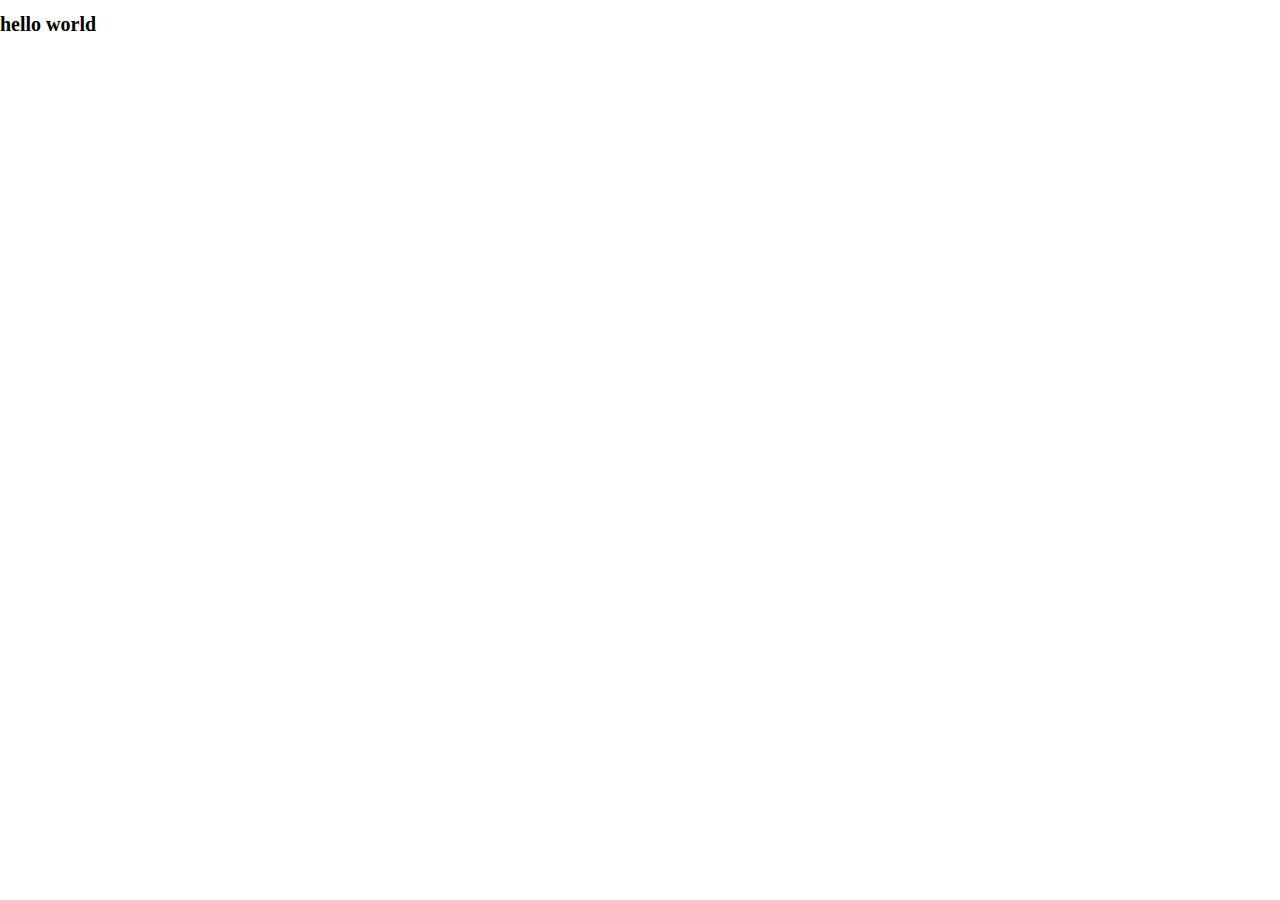
==== index.html @ b1a6a1d2 "Initial commit" ====
<!DOCTYPE html>
<html lang="en">
  <head>
    <meta charset="UTF-8" />
    <meta name="viewport" content="width=device-width, initial-scale=1.0" />
    <title>Website name</title>
    <link rel="stylesheet" href="./css/style.min.css" />
  </head>
  <body>
    <!-- Header -->
    <header class="header">
      <h1>hello world</h1>
    </header>
    <!-- Main -->
    <main class="main"></main>

    <!-- Footer -->
    <fooer class="footer"> </fooer>
  </body>
</html>
---- css/style.min.css ----
html{line-height:1.15;-webkit-text-size-adjust:100%}body{margin:0}main{display:block}h1{font-size:2em;margin:.67em 0}hr{-webkit-box-sizing:content-box;box-sizing:content-box;height:0;overflow:visible}pre{font-family:monospace,monospace;font-size:1em}a{background-color:rgba(0,0,0,0)}abbr[title]{border-bottom:none;text-decoration:underline;-webkit-text-decoration:underline dotted;text-decoration:underline dotted}b,strong{font-weight:bolder}code,kbd,samp{font-family:monospace,monospace;font-size:1em}small{font-size:80%}sub,sup{font-size:75%;line-height:0;position:relative;vertical-align:baseline}sub{bottom:-0.25em}sup{top:-0.5em}img{border-style:none}button,input,optgroup,select,textarea{font-family:inherit;font-size:100%;line-height:1.15;margin:0}button,input{overflow:visible}button,select{text-transform:none}button,[type=button],[type=reset],[type=submit]{-webkit-appearance:button}button::-moz-focus-inner,[type=button]::-moz-focus-inner,[type=reset]::-moz-focus-inner,[type=submit]::-moz-focus-inner{border-style:none;padding:0}button:-moz-focusring,[type=button]:-moz-focusring,[type=reset]:-moz-focusring,[type=submit]:-moz-focusring{outline:1px dotted ButtonText}fieldset{padding:.35em .75em .625em}legend{-webkit-box-sizing:border-box;box-sizing:border-box;color:inherit;display:table;max-width:100%;padding:0;white-space:normal}progress{vertical-align:baseline}textarea{overflow:auto}[type=checkbox],[type=radio]{-webkit-box-sizing:border-box;box-sizing:border-box;padding:0}[type=number]::-webkit-inner-spin-button,[type=number]::-webkit-outer-spin-button{height:auto}[type=search]{-webkit-appearance:textfield;outline-offset:-2px}[type=search]::-webkit-search-decoration{-webkit-appearance:none}::-webkit-file-upload-button{-webkit-appearance:button;font:inherit}details{display:block}summary{display:list-item}template{display:none}[hidden]{display:none}*::after,*::before{margin:0;padding:0;-webkit-box-sizing:border-box;box-sizing:border-box}html{height:100%;font-size:62.5%;scroll-behavior:smooth}ul,ol{list-style:none}a{display:inline-block;text-decoration:none}img{-o-object-fit:cover;object-fit:cover;display:-webkit-box;display:-ms-flexbox;display:flex}body{display:-webkit-box;display:-ms-flexbox;display:flex;-webkit-box-orient:vertical;-webkit-box-direction:normal;-ms-flex-direction:column;flex-direction:column;height:100%}main{-webkit-box-flex:1;-ms-flex-positive:1;flex-grow:1}h1{color:0}/*# sourceMappingURL=style.min.css.map */
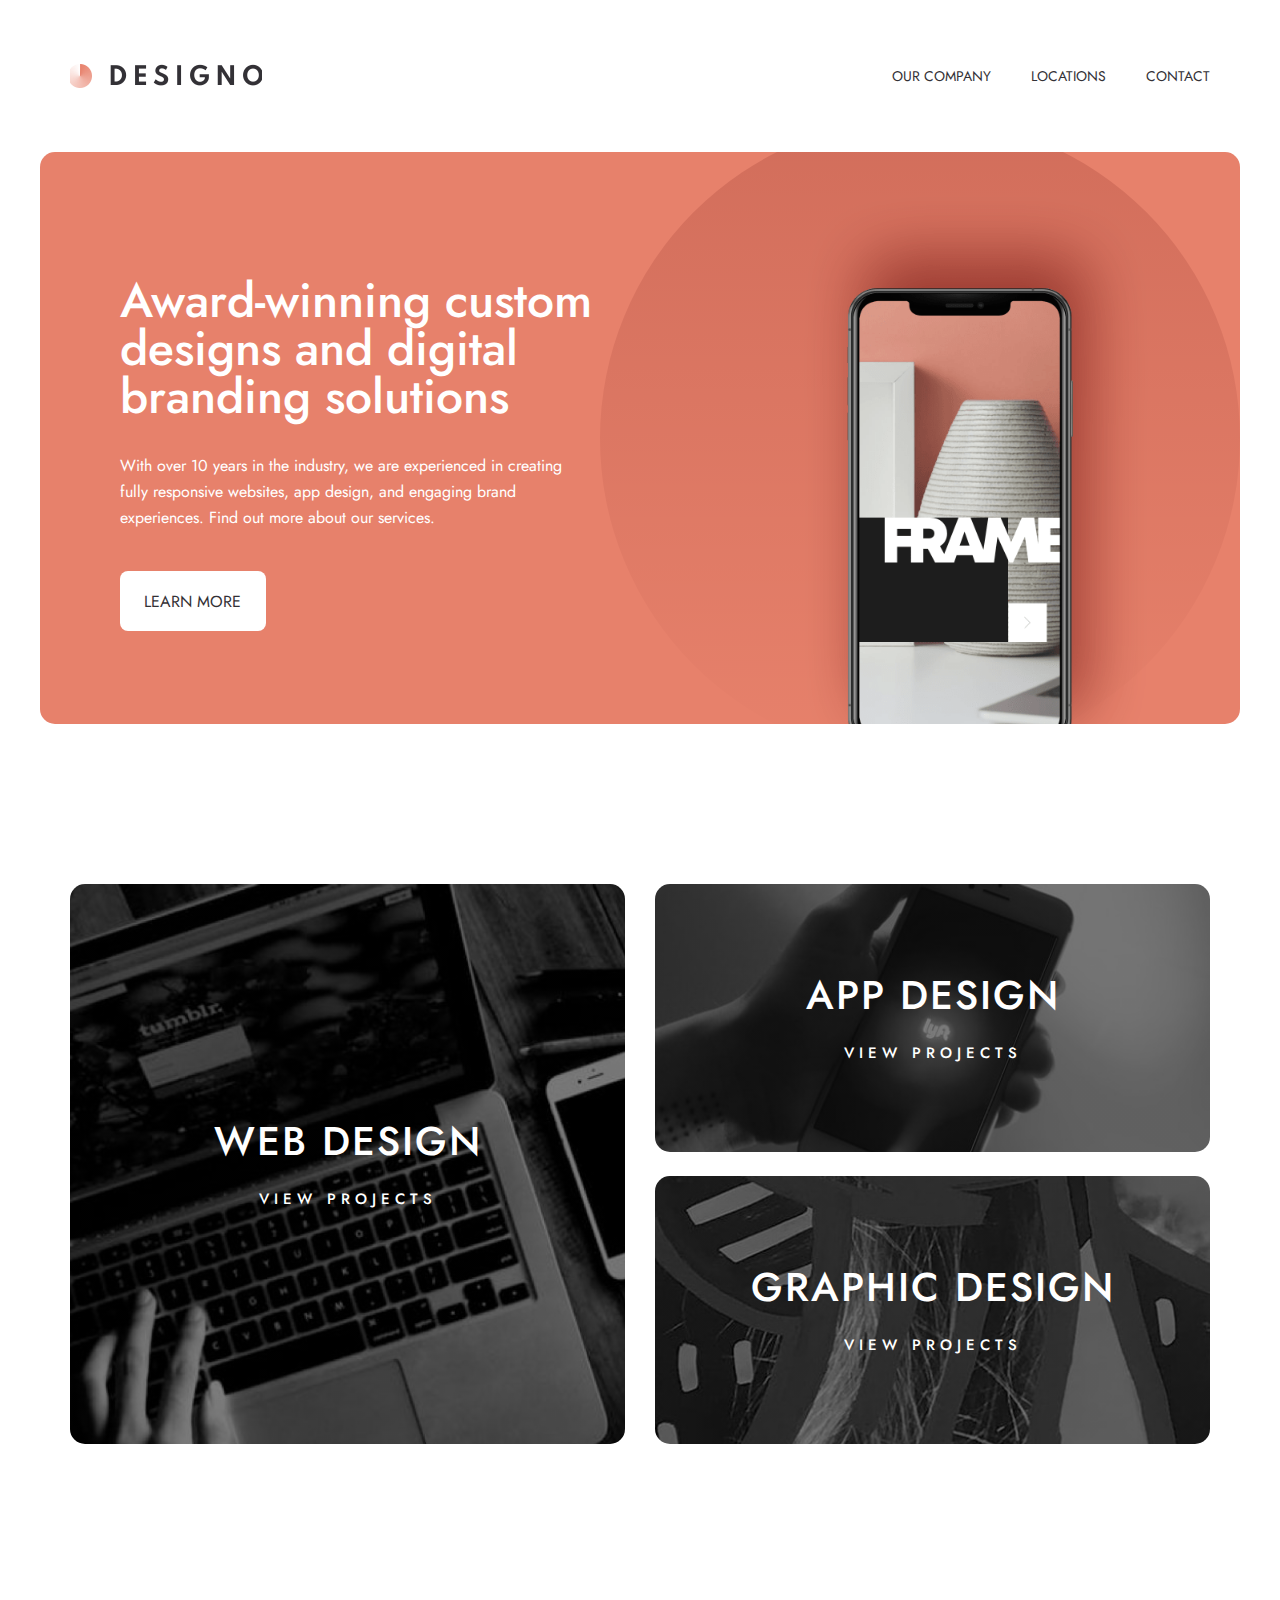
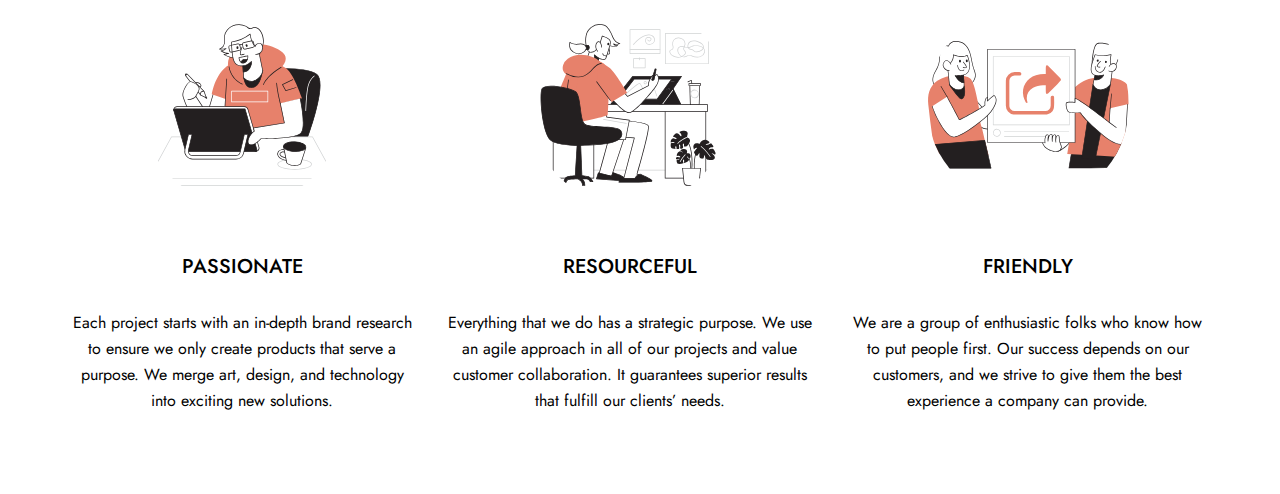
==== commit 67c5927c: "Remove placeholder markdown files and add various SVG icons and background patterns" ====
--- a/index.html
+++ b/index.html
@@ -9,10 +9,117 @@
   <body>
     <!-- Header -->
     <header class="header">
-      <h1>hello world</h1>
+      <div class="header__container container">
+        <a href="./index.html">
+          <img
+            class="header__img"
+            src="./images/logo.png"
+            alt="image of site logo"
+          />
+        </a>
+        <nav class="header__nav">
+          <ul class="header__list">
+            <li class="header__item">
+              <a class="header__link" href="">OUR COMPANY</a>
+            </li>
+            <li class="header__item">
+              <a class="header__link" href="">LOCATIONS</a>
+            </li>
+            <li class="header__item">
+              <a class="header__link" href="">CONTACT</a>
+            </li>
+          </ul>
+          <img
+            class="header__bar__img"
+            src="./images/burger-bar.svg"
+            alt="image of burger bar"
+          />
+        </nav>
+      </div>
     </header>
     <!-- Main -->
-    <main class="main"></main>
+    <main class="main">
+      <!-- Hero -->
+      <section class="hero">
+        <div class="hero__container container">
+          <div class="hero__content">
+            <h1 class="hero__title">
+              Award-winning custom designs and digital branding solutions
+            </h1>
+            <p class="hero__text">
+              With over 10 years in the industry, we are experienced in creating
+              fully responsive websites, app design, and engaging brand
+              experiences. Find out more about our services.
+            </p>
+            <a href="" class="hero__btn light-btn">Learn more</a>
+          </div>
+          <img
+            class="hero__img"
+            src="./images/home/desktop/image-hero-phone.png"
+            alt="image of phone"
+          />
+        </div>
+      </section>
+      <!-- Web Projects  -->
+      <section class="projects">
+        <div class="projects__container container">
+          <a class="projects__item" href="#">
+            <h2 class="projects__title">WEB DESIGN</h2>
+            <p class="projects__text">VIEW PROJECTS</p>
+          </a>
+          <a class="projects__item" href="#">
+            <h2 class="projects__title">APP DESIGN</h2>
+            <p class="projects__text">VIEW PROJECTS</p>
+          </a>
+          <a class="projects__item" href="#">
+            <h2 class="projects__title">GRAPHIC DESIGN</h2>
+            <p class="projects__text">VIEW PROJECTS</p>
+          </a>
+        </div>
+      </section>
+      <!-- Work info section -->
+      <section class="work__info">
+        <div class="work__info__container container">
+          <div class="work__info__box">
+            <img
+              class="work__info__img"
+              src="./images/home/desktop/illustration-passionate.svg"
+              alt="image of person working with tablet"
+            />
+            <h3 class="work__info__title">PASSIONATE</h3>
+            <p class="work__info__text">
+              Each project starts with an in-depth brand research to ensure we
+              only create products that serve a purpose. We merge art, design,
+              and technology into exciting new solutions.
+            </p>
+          </div>
+          <!-- Second -->
+          <div class="work__info__box">
+            <img
+              class="work__info__img"
+              src="./images/home/desktop/illustration-resourceful.svg"
+              alt="image of person working with tablet"
+            />
+            <h3 class="work__info__title">RESOURCEFUL</h3>
+            <p class="work__info__text">
+              Everything that we do has a strategic purpose. We use an agile approach in all of our projects and value customer collaboration. It guarantees superior results that fulfill our clients’ needs.
+            </p>
+          </div>
+          <!-- Third -->
+          <div class="work__info__box">
+            <img
+              class="work__info__img"
+              src="./images/home/desktop/illustration-friendly.svg"
+              alt="two men catching a board"
+            />
+            <h3 class="work__info__title">FRIENDLY</h3>
+            <p class="work__info__text">
+              We are a group of enthusiastic folks who know how to put people first. Our success depends on our customers, and we strive to give them the best experience a company can provide.
+            </p>
+          </div>
+        </div>
+      </section>
+    </main>
 
     <!-- Footer -->
     <fooer class="footer"> </fooer>
--- a/css/style.min.css
+++ b/css/style.min.css
@@ -1 +1 @@
-html{line-height:1.15;-webkit-text-size-adjust:100%}body{margin:0}main{display:block}h1{font-size:2em;margin:.67em 0}hr{-webkit-box-sizing:content-box;box-sizing:content-box;height:0;overflow:visible}pre{font-family:monospace,monospace;font-size:1em}a{background-color:rgba(0,0,0,0)}abbr[title]{border-bottom:none;text-decoration:underline;-webkit-text-decoration:underline dotted;text-decoration:underline dotted}b,strong{font-weight:bolder}code,kbd,samp{font-family:monospace,monospace;font-size:1em}small{font-size:80%}sub,sup{font-size:75%;line-height:0;position:relative;vertical-align:baseline}sub{bottom:-0.25em}sup{top:-0.5em}img{border-style:none}button,input,optgroup,select,textarea{font-family:inherit;font-size:100%;line-height:1.15;margin:0}button,input{overflow:visible}button,select{text-transform:none}button,[type=button],[type=reset],[type=submit]{-webkit-appearance:button}button::-moz-focus-inner,[type=button]::-moz-focus-inner,[type=reset]::-moz-focus-inner,[type=submit]::-moz-focus-inner{border-style:none;padding:0}button:-moz-focusring,[type=button]:-moz-focusring,[type=reset]:-moz-focusring,[type=submit]:-moz-focusring{outline:1px dotted ButtonText}fieldset{padding:.35em .75em .625em}legend{-webkit-box-sizing:border-box;box-sizing:border-box;color:inherit;display:table;max-width:100%;padding:0;white-space:normal}progress{vertical-align:baseline}textarea{overflow:auto}[type=checkbox],[type=radio]{-webkit-box-sizing:border-box;box-sizing:border-box;padding:0}[type=number]::-webkit-inner-spin-button,[type=number]::-webkit-outer-spin-button{height:auto}[type=search]{-webkit-appearance:textfield;outline-offset:-2px}[type=search]::-webkit-search-decoration{-webkit-appearance:none}::-webkit-file-upload-button{-webkit-appearance:button;font:inherit}details{display:block}summary{display:list-item}template{display:none}[hidden]{display:none}*::after,*::before{margin:0;padding:0;-webkit-box-sizing:border-box;box-sizing:border-box}html{height:100%;font-size:62.5%;scroll-behavior:smooth}ul,ol{list-style:none}a{display:inline-block;text-decoration:none}img{-o-object-fit:cover;object-fit:cover;display:-webkit-box;display:-ms-flexbox;display:flex}body{display:-webkit-box;display:-ms-flexbox;display:flex;-webkit-box-orient:vertical;-webkit-box-direction:normal;-ms-flex-direction:column;flex-direction:column;height:100%}main{-webkit-box-flex:1;-ms-flex-positive:1;flex-grow:1}h1{color:0}/*# sourceMappingURL=style.min.css.map */+html{line-height:1.15;-webkit-text-size-adjust:100%}body{margin:0}main{display:block}h1{font-size:2em;margin:.67em 0}hr{-webkit-box-sizing:content-box;box-sizing:content-box;height:0;overflow:visible}pre{font-family:monospace,monospace;font-size:1em}a{background-color:rgba(0,0,0,0)}abbr[title]{border-bottom:none;text-decoration:underline;-webkit-text-decoration:underline dotted;text-decoration:underline dotted}b,strong{font-weight:bolder}code,kbd,samp{font-family:monospace,monospace;font-size:1em}small{font-size:80%}sub,sup{font-size:75%;line-height:0;position:relative;vertical-align:baseline}sub{bottom:-0.25em}sup{top:-0.5em}img{border-style:none}button,input,optgroup,select,textarea{font-family:inherit;font-size:100%;line-height:1.15;margin:0}button,input{overflow:visible}button,select{text-transform:none}button,[type=button],[type=reset],[type=submit]{-webkit-appearance:button}button::-moz-focus-inner,[type=button]::-moz-focus-inner,[type=reset]::-moz-focus-inner,[type=submit]::-moz-focus-inner{border-style:none;padding:0}button:-moz-focusring,[type=button]:-moz-focusring,[type=reset]:-moz-focusring,[type=submit]:-moz-focusring{outline:1px dotted ButtonText}fieldset{padding:.35em .75em .625em}legend{-webkit-box-sizing:border-box;box-sizing:border-box;color:inherit;display:table;max-width:100%;padding:0;white-space:normal}progress{vertical-align:baseline}textarea{overflow:auto}[type=checkbox],[type=radio]{-webkit-box-sizing:border-box;box-sizing:border-box;padding:0}[type=number]::-webkit-inner-spin-button,[type=number]::-webkit-outer-spin-button{height:auto}[type=search]{-webkit-appearance:textfield;outline-offset:-2px}[type=search]::-webkit-search-decoration{-webkit-appearance:none}::-webkit-file-upload-button{-webkit-appearance:button;font:inherit}details{display:block}summary{display:list-item}template{display:none}[hidden]{display:none}*{margin:0;padding:0;-webkit-box-sizing:border-box;box-sizing:border-box}*::after,*::before{margin:0;padding:0;-webkit-box-sizing:border-box;box-sizing:border-box}*:focus{outline:2px dotted red;outline-offset:4px}html{height:100%;font-size:62.5%;scroll-behavior:smooth}ul,ol{list-style:none}a{display:inline-block;text-decoration:none}img{-o-object-fit:cover;object-fit:cover;display:-webkit-box;display:-ms-flexbox;display:flex}body{display:-webkit-box;display:-ms-flexbox;display:flex;-webkit-box-orient:vertical;-webkit-box-direction:normal;-ms-flex-direction:column;flex-direction:column;height:100%;font-family:"Jost";font-weight:400;font-size:1.6rem;line-height:1.625}main{-webkit-box-flex:1;-ms-flex-positive:1;flex-grow:1}.container{width:100%;max-width:1200px;margin-left:auto;margin-right:auto;padding-left:30px;padding-right:30px}.dark-btn{display:inline-block;padding:1.8rem 2.5rem 1.6rem 2.4rem;background-color:#e7816b;color:#fff;text-transform:uppercase;border-radius:.8rem;font-weight:500;font-size:1.5rem;line-height:1.4;letter-spacing:1px}.dark-btn:hover{background:#ffad9b}.light-btn{display:inline-block;padding:1.8rem 2.5rem 1.6rem 2.4rem;background-color:#fff;color:#333136;text-transform:uppercase;border-radius:.8rem}.light-btn:hover{background:#ffad9b;color:#fff}@font-face{font-display:swap;font-family:"Jost";font-style:normal;font-weight:400;src:url("../fonts/jost-v18-latin-regular.woff2") format("woff2")}@font-face{font-display:swap;font-family:"Jost";font-style:italic;font-weight:400;src:url("../fonts/jost-v18-latin-italic.woff2") format("woff2")}@font-face{font-display:swap;font-family:"Jost";font-style:normal;font-weight:500;src:url("../fonts/jost-v18-latin-500.woff2") format("woff2")}@font-face{font-display:swap;font-family:"Jost";font-style:normal;font-weight:700;src:url("../fonts/jost-v18-latin-700.woff2") format("woff2")}@font-face{font-display:swap;font-family:"League Spartan";font-style:normal;font-weight:700;src:url("../fonts/league-spartan-v11-latin-700.woff2") format("woff2")}@font-face{font-display:swap;font-family:"Manrope";font-style:normal;font-weight:400;src:url("../fonts/manrope-v15-latin-regular.woff2") format("woff2")}@font-face{font-display:swap;font-family:"Manrope";font-style:normal;font-weight:600;src:url("../fonts/manrope-v15-latin-600.woff2") format("woff2")}.header{padding-top:6.4rem;padding-bottom:6.4rem}.header__container{display:-webkit-box;display:-ms-flexbox;display:flex;-webkit-box-align:center;-ms-flex-align:center;align-items:center;-webkit-box-pack:justify;-ms-flex-pack:justify;justify-content:space-between}.header__img{width:19.2rem;height:2.4rem}.header__nav{display:-webkit-box;display:-ms-flexbox;display:flex}.header__list{display:-webkit-box;display:-ms-flexbox;display:flex;-webkit-box-align:center;-ms-flex-align:center;align-items:center;gap:4rem}.header__item{font-weight:400;font-size:1.4rem;line-height:1}.header__link{color:#333136;text-transform:uppercase}.header__link:hover{color:#e7816b}.header__link:active{text-decoration:underline}.header__bar__img{display:none}@media screen and (max-width: 585px){.header__list{gap:1.5rem}}@media screen and (max-width: 530px){.header__bar__img{display:-webkit-box;display:-ms-flexbox;display:flex}.header__list{display:none}}.hero{margin-bottom:8rem}.hero__container{display:-webkit-box;display:-ms-flexbox;display:flex;-webkit-box-align:center;-ms-flex-align:center;align-items:center;-webkit-box-pack:justify;-ms-flex-pack:justify;justify-content:space-between;padding-top:8;padding-left:8rem;border-radius:1.5rem;background-image:url(../images/home/desktop/bg-pattern-hero-home.svg);background-color:#e7816b;background-repeat:no-repeat;background-position:center right;overflow:hidden}.hero__content{color:#fff}.hero__title{max-width:54rem;width:100%;font-weight:500;font-size:4.8rem;line-height:1}.hero__text{width:44.5rem;font-weight:400;font-size:1.6rem;line-height:1.625;margin-bottom:4rem}.hero__img{width:500px;-o-object-fit:cover;object-fit:cover;margin-bottom:-16rem}@media screen and (max-width: 910px){.hero__container{-webkit-box-orient:vertical;-webkit-box-direction:normal;-ms-flex-direction:column;flex-direction:column;padding-top:5rem;padding-left:5rem;padding-right:5rem;border-radius:1.5rem;background-position:center right -8rem}.hero__content{display:-webkit-box;display:-ms-flexbox;display:flex;-webkit-box-orient:vertical;-webkit-box-direction:normal;-ms-flex-direction:column;flex-direction:column;-webkit-box-align:center;-ms-flex-align:center;align-items:center;margin-bottom:-6rem}.hero__title{text-align:center}.hero__text{text-align:center;margin-bottom:2rem}.hero__img{margin-bottom:-30rem}}@media screen and (max-width: 490px){.hero__container{-webkit-box-orient:vertical;-webkit-box-direction:normal;-ms-flex-direction:column;flex-direction:column;padding-left:5rem;padding-right:5rem;border-radius:1.5rem;background-position:left center}.hero__title{width:32.7rem;font-size:3.2rem;line-height:1.125;margin-bottom:1.4rem}.hero__text{max-width:32.7rem;width:100%;font-size:1.5rem;line-height:1.4;margin-bottom:2.4rem}}.projects{padding-top:8rem}.projects__container{height:64rem;display:grid;grid-template-columns:repeat(2, 1fr);grid-template-rows:repeat(2, 1fr);grid-template-areas:"webd appd" "webd graphicd";-webkit-column-gap:3rem;-moz-column-gap:3rem;column-gap:3rem;row-gap:2.4rem;padding-bottom:8rem}.projects__item{display:-webkit-box;display:-ms-flexbox;display:flex;-webkit-box-orient:vertical;-webkit-box-direction:normal;-ms-flex-direction:column;flex-direction:column;-webkit-box-align:center;-ms-flex-align:center;align-items:center;-webkit-box-pack:center;-ms-flex-pack:center;justify-content:center;border-radius:1.5rem}.projects__item:nth-child(1){grid-area:webd;background-image:-webkit-gradient(linear, left top, left bottom, from(rgba(0, 0, 0, 0.5)), to(rgba(0, 0, 0, 0.5))),url(../images/home/desktop/image-web-design-large.jpg);background-image:linear-gradient(rgba(0, 0, 0, 0.5), rgba(0, 0, 0, 0.5)),url(../images/home/desktop/image-web-design-large.jpg);background-repeat:no-repeat;background-size:cover}.projects__item:nth-child(1):hover{background-image:-webkit-gradient(linear, left top, left bottom, from(rgba(0, 0, 0, 0.4)), to(rgba(0, 0, 0, 0.4))),url(../images/home/desktop/image-web-design-large.jpg);background-image:linear-gradient(rgba(0, 0, 0, 0.4), rgba(0, 0, 0, 0.4)),url(../images/home/desktop/image-web-design-large.jpg)}.projects__item:nth-child(1):active{background-image:-webkit-gradient(linear, left top, left bottom, from(rgba(231, 129, 107, 0.5)), to(rgba(231, 129, 107, 0.5))),url(../images/home/desktop/image-web-design-large.jpg);background-image:linear-gradient(rgba(231, 129, 107, 0.5), rgba(231, 129, 107, 0.5)),url(../images/home/desktop/image-web-design-large.jpg)}.projects__item:nth-child(2){grid-area:appd;background-image:-webkit-gradient(linear, left top, left bottom, from(rgba(0, 0, 0, 0.5)), to(rgba(0, 0, 0, 0.5))),url(../images/home/desktop/image-app-design.jpg);background-image:linear-gradient(rgba(0, 0, 0, 0.5), rgba(0, 0, 0, 0.5)),url(../images/home/desktop/image-app-design.jpg);background-repeat:no-repeat;background-size:cover}.projects__item:nth-child(2):hover{background-image:-webkit-gradient(linear, left top, left bottom, from(rgba(0, 0, 0, 0.4)), to(rgba(0, 0, 0, 0.4))),url(../images/home/desktop/image-app-design.jpg);background-image:linear-gradient(rgba(0, 0, 0, 0.4), rgba(0, 0, 0, 0.4)),url(../images/home/desktop/image-app-design.jpg)}.projects__item:nth-child(2):active{background-image:-webkit-gradient(linear, left top, left bottom, from(rgba(231, 129, 107, 0.5)), to(rgba(231, 129, 107, 0.5))),url(../images/home/desktop/image-app-design.jpg);background-image:linear-gradient(rgba(231, 129, 107, 0.5), rgba(231, 129, 107, 0.5)),url(../images/home/desktop/image-app-design.jpg)}.projects__item:nth-child(3){grid-area:graphicd;background-image:-webkit-gradient(linear, left top, left bottom, from(rgba(0, 0, 0, 0.5)), to(rgba(0, 0, 0, 0.5))),url(../images/home/desktop/image-graphic-design.jpg);background-image:linear-gradient(rgba(0, 0, 0, 0.5), rgba(0, 0, 0, 0.5)),url(../images/home/desktop/image-graphic-design.jpg);background-repeat:no-repeat;background-size:cover}.projects__item:nth-child(3):hover{background-image:-webkit-gradient(linear, left top, left bottom, from(rgba(0, 0, 0, 0.4)), to(rgba(0, 0, 0, 0.4))),url(../images/home/desktop/image-graphic-design.jpg);background-image:linear-gradient(rgba(0, 0, 0, 0.4), rgba(0, 0, 0, 0.4)),url(../images/home/desktop/image-graphic-design.jpg)}.projects__item:nth-child(3):active{background-image:-webkit-gradient(linear, left top, left bottom, from(rgba(231, 129, 107, 0.5)), to(rgba(231, 129, 107, 0.5))),url(../images/home/desktop/image-graphic-design.jpg);background-image:linear-gradient(rgba(231, 129, 107, 0.5), rgba(231, 129, 107, 0.5)),url(../images/home/desktop/image-graphic-design.jpg)}.projects__title{font-weight:500;font-size:4rem;line-height:1.2;letter-spacing:2px;margin-bottom:2.4rem;color:#fff}.projects__text{font-weight:500;font-size:1.5rem;line-height:1.4;letter-spacing:5px;color:#fff}@media screen and (max-width: 850px){.projects__container{display:grid;grid-template-columns:1fr;grid-template-areas:"webd" "appd" "graphicd";-webkit-column-gap:3rem;-moz-column-gap:3rem;column-gap:3rem;row-gap:2.4rem;margin-bottom:6rem}.projects__item{padding:5.3rem 0}}@media screen and (max-width: 440px){.projects__title{font-size:2.8rem;line-height:1.2;letter-spacing:1.4px;margin-bottom:1.1rem}}.work__info{padding-top:8rem;padding-bottom:8rem}.work__info__container{display:-webkit-box;display:-ms-flexbox;display:flex;-webkit-box-align:center;-ms-flex-align:center;align-items:center;gap:3rem}.work__info__box{display:-webkit-box;display:-ms-flexbox;display:flex;-webkit-box-orient:vertical;-webkit-box-direction:normal;-ms-flex-direction:column;flex-direction:column;-webkit-box-align:center;-ms-flex-align:center;align-items:center;-webkit-box-pack:center;-ms-flex-pack:center;justify-content:center}.work__info__img{width:20.2rem;height:20.2rem;border-radius:50%;margin-bottom:4.8rem}.work__info__title{font-weight:500;font-size:2rem;line-height:1.3;margin-bottom:3rem}.work__info__text{font-weight:400;font-size:1.6rem;line-height:1.625;text-align:center}/*# sourceMappingURL=style.min.css.map */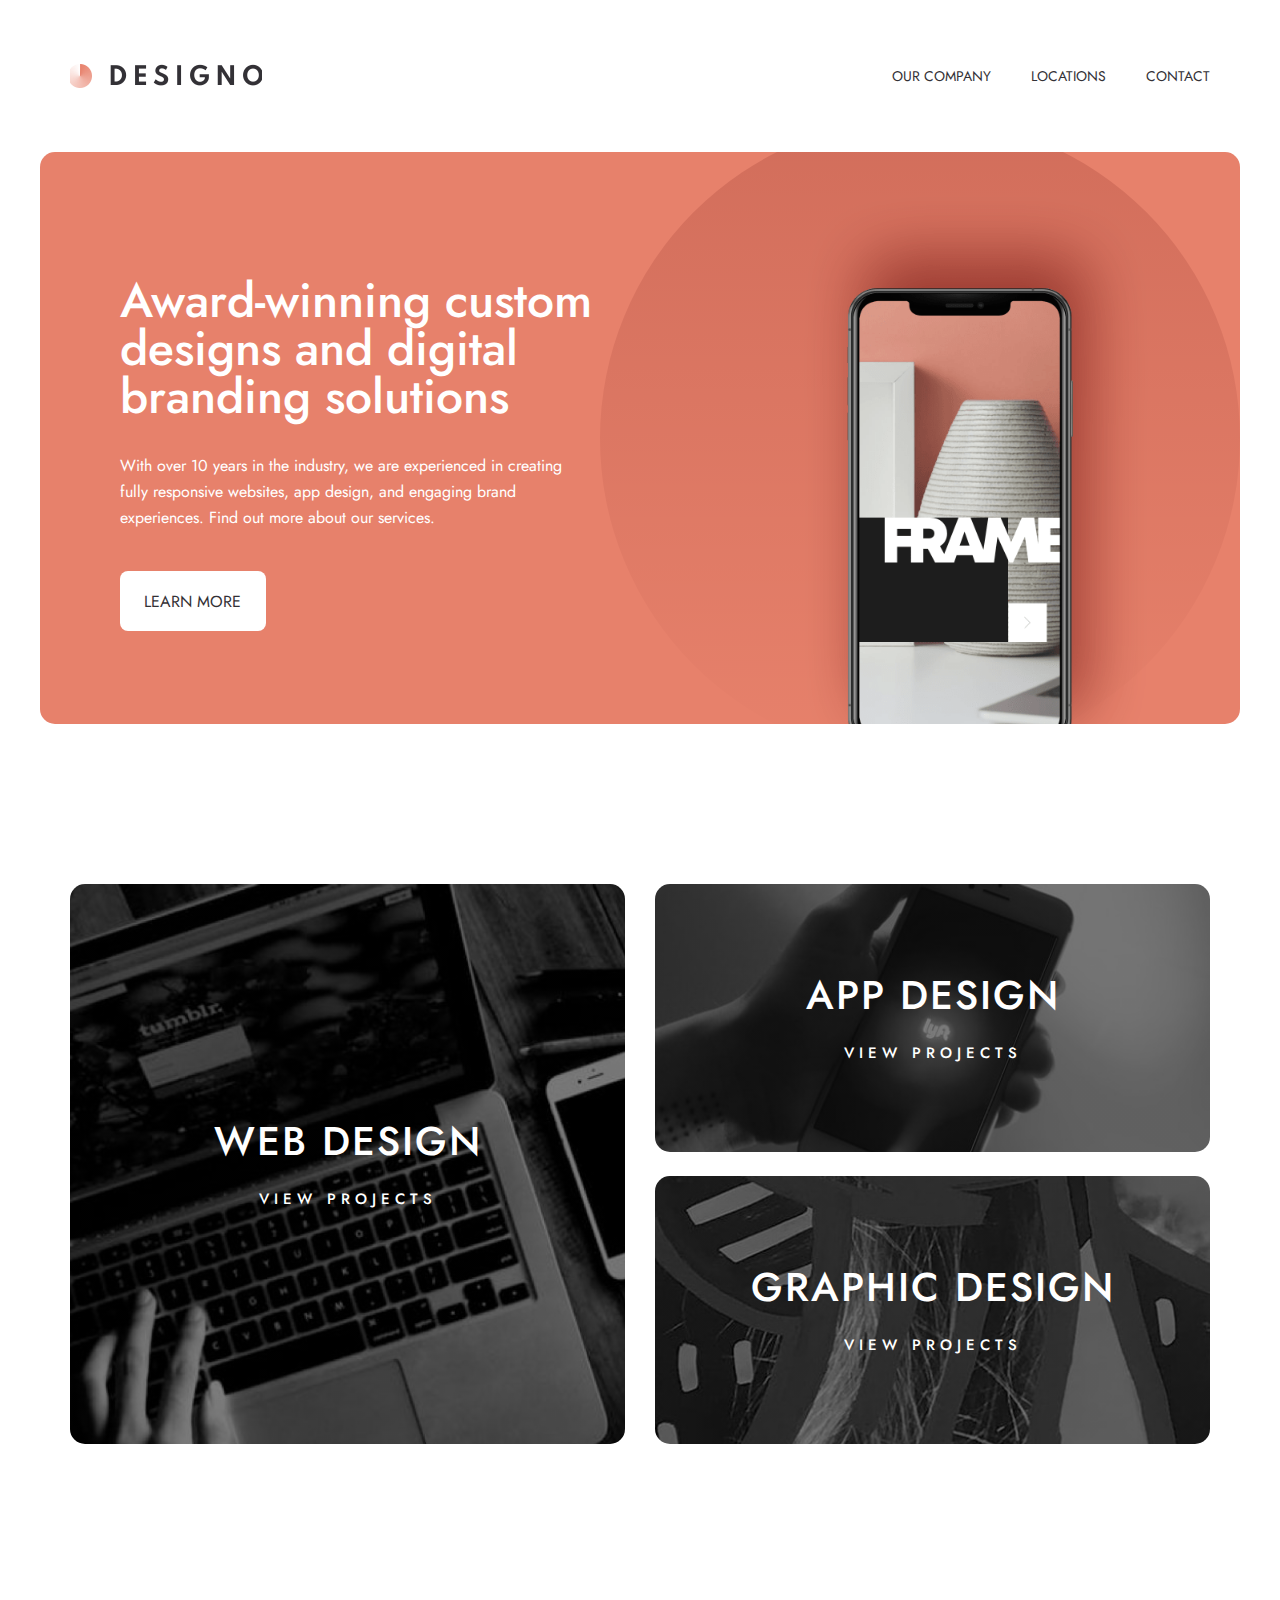
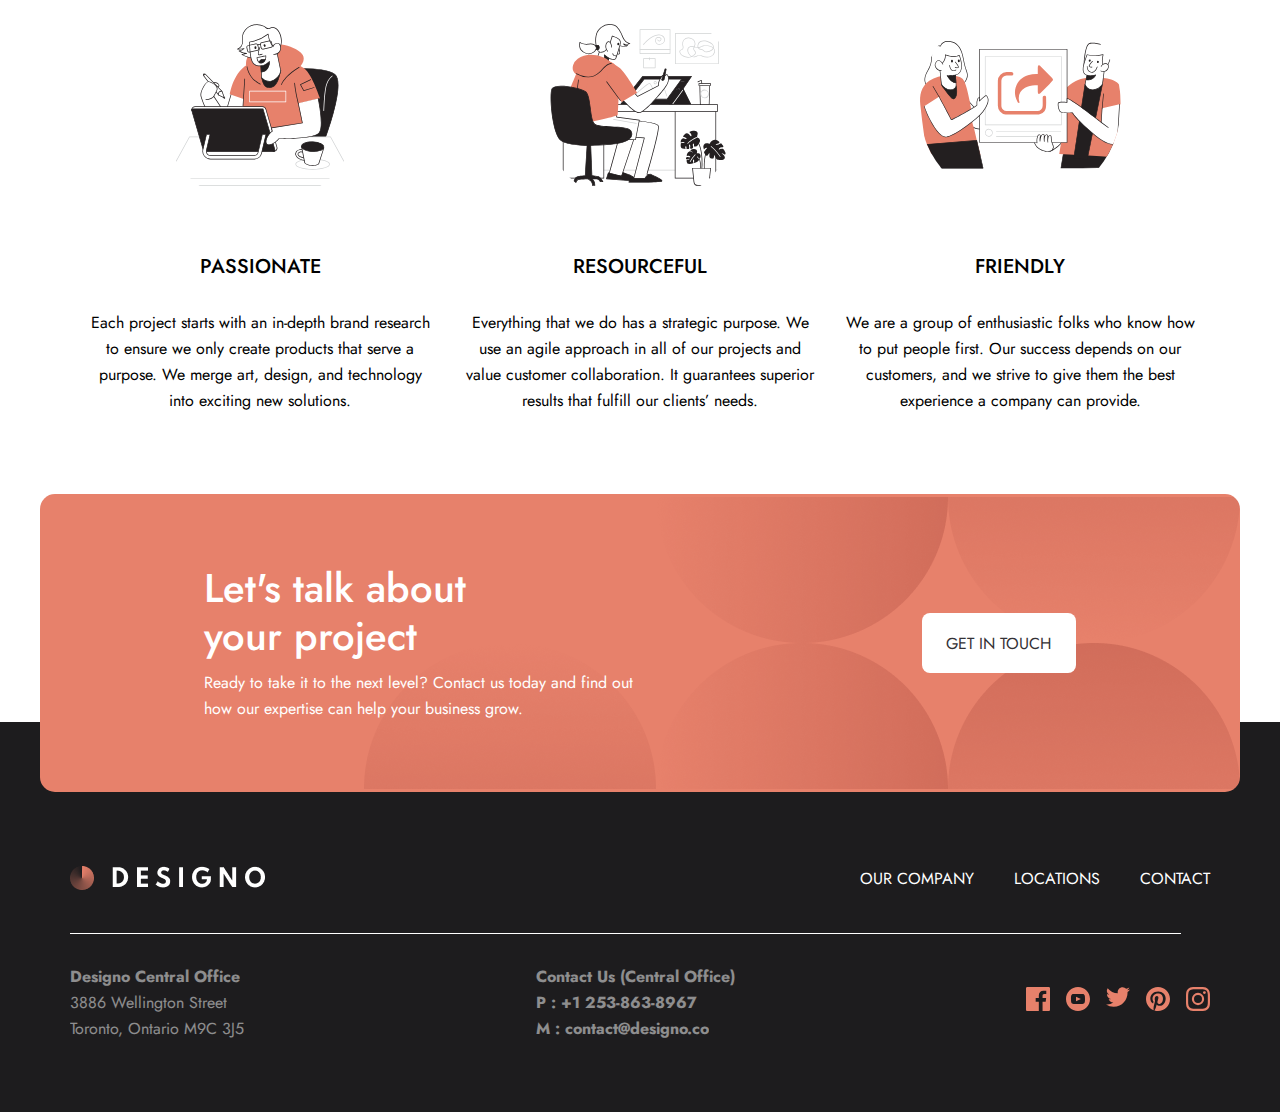
==== commit 966316ed: "Refactor project structure: replace web design page with app design page and update links" ====
--- a/index.html
+++ b/index.html
@@ -63,11 +63,11 @@
       <!-- Web Projects  -->
       <section class="projects">
         <div class="projects__container container">
-          <a class="projects__item" href="#">
+          <a class="projects__item" href="./scss/pages/webd.html">
             <h2 class="projects__title">WEB DESIGN</h2>
             <p class="projects__text">VIEW PROJECTS</p>
           </a>
-          <a class="projects__item" href="#">
+          <a class="projects__item" href="./scss/pages/appd.html">
             <h2 class="projects__title">APP DESIGN</h2>
             <p class="projects__text">VIEW PROJECTS</p>
           </a>
@@ -102,7 +102,9 @@
             />
             <h3 class="work__info__title">RESOURCEFUL</h3>
             <p class="work__info__text">
-              Everything that we do has a strategic purpose. We use an agile approach in all of our projects and value customer collaboration. It guarantees superior results that fulfill our clients’ needs.
+              Everything that we do has a strategic purpose. We use an agile
+              approach in all of our projects and value customer collaboration.
+              It guarantees superior results that fulfill our clients’ needs.
             </p>
           </div>
           <!-- Third -->
@@ -114,14 +116,171 @@
             />
             <h3 class="work__info__title">FRIENDLY</h3>
             <p class="work__info__text">
-              We are a group of enthusiastic folks who know how to put people first. Our success depends on our customers, and we strive to give them the best experience a company can provide.
-            </p>
-          </div>
+              We are a group of enthusiastic folks who know how to put people
+              first. Our success depends on our customers, and we strive to give
+              them the best experience a company can provide.
+            </p>
+          </div>
+        </div>
+      </section>
+      <!-- Footer about -->
+      <section class="footer__about">
+        <div class="footer__about__container container">
+          <div class="footer__about__content">
+            <h2 class="footer__about__title">Let's talk about your project</h2>
+            <p class="footer__about__text">
+              Ready to take it to the next level? Contact us today and find out
+              how our expertise can help your business grow.
+            </p>
+          </div>
+          <a class="footer__about__btn light-btn" href="">Get in touch</a>
         </div>
       </section>
     </main>
 
     <!-- Footer -->
-    <fooer class="footer"> </fooer>
+    <footer class="footer">
+      <div class="footer__container container">
+        <div class="footer__logo__container">
+          <a href="./index.html">
+            <img
+              class="footer__logo__img"
+              src="./images/footer__logo.png"
+              alt="image of site logo"
+          /></a>
+          <div class="footer__hr hidden__hr"></div>
+          <ul class="footer__list">
+            <li class="footer__item">
+              <a class="footer__link" href="">OUR COMPANY</a>
+            </li>
+            <li class="footer__item">
+              <a class="footer__link" href="">LOCATIONS</a>
+            </li>
+            <li class="footer__item">
+              <a class="footer__link" href="">CONTACT</a>
+            </li>
+          </ul>
+        </div>
+        <div class="footer__hr"></div>
+        <!-- Footer__social info -->
+        <div class="footer__social__info">
+          <ul class="footer__social__list">
+            <li class="fooer__social__item">
+              <a class="footer__social__link bold__link" href=""
+                >Designo Central Office</a
+              >
+            </li>
+            <li class="fooer__social__item">
+              <a class="footer__social__link" href="">3886 Wellington Street</a>
+            </li>
+            <li class="fooer__social__item">
+              <a class="footer__social__link" href=""
+                >Toronto, Ontario M9C 3J5</a
+              >
+            </li>
+          </ul>
+          <!-- second one -->
+          <ul class="footer__social__list">
+            <li class="fooer__social__item">
+              <a class="footer__social__link bold__link" href=""
+                >Contact Us (Central Office)</a
+              >
+            </li>
+            <li class="fooer__social__item">
+              <a class="footer__social__link bold__link" href="tel"
+                >P : +1 253-863-8967</a
+              >
+            </li>
+            <li class="fooer__social__item">
+              <a class="footer__social__link bold__link" href=""
+                >M : contact@designo.co</a
+              >
+            </li>
+          </ul>
+          <!-- Third one -->
+          <ul class="footer__social__icon__list">
+            <li class="footer__social__icon__item">
+              <a href="" class="footer__social__icon__link">
+                <svg
+                  xmlns="http://www.w3.org/2000/svg"
+                  width="24"
+                  height="24"
+                  fill="none"
+                >
+                  <path
+                    fill="#E7816B"
+                    d="M22.675 0H1.325C.593 0 0 .593 0 1.325v21.351C0 23.407.593 24 1.325 24H12.82v-9.294H9.692v-3.622h3.128V8.413c0-3.1 1.893-4.788 4.659-4.788 1.325 0 2.463.099 2.795.143v3.24l-1.918.001c-1.504 0-1.795.715-1.795 1.763v2.313h3.587l-.467 3.622h-3.12V24h6.116c.73 0 1.323-.593 1.323-1.325V1.325C24 .593 23.407 0 22.675 0Z"
+                  />
+                </svg>
+              </a>
+            </li>
+            <li class="footer__social__icon__item">
+              <a href="" class="footer__social__icon__link">
+                <svg
+                  xmlns="http://www.w3.org/2000/svg"
+                  width="24"
+                  height="24"
+                  fill="none"
+                >
+                  <path
+                    fill="#E7816B"
+                    fill-rule="evenodd"
+                    d="M12 0C5.373 0 0 5.373 0 12s5.373 12 12 12 12-5.373 12-12S18.627 0 12 0Zm4.441 16.892c-2.102.144-6.784.144-8.883 0C5.282 16.736 5.017 15.622 5 12c.017-3.629.285-4.736 2.558-4.892 2.099-.144 6.782-.144 8.883 0C18.718 7.264 18.982 8.378 19 12c-.018 3.629-.285 4.736-2.559 4.892Zm-1.524-4.896L10 9.658v4.684l4.917-2.346Z"
+                    clip-rule="evenodd"
+                  />
+                </svg>
+              </a>
+            </li>
+            <li class="footer__social__icon__item">
+              <a href="" class="footer__social__icon__link">
+                <svg
+                  xmlns="http://www.w3.org/2000/svg"
+                  width="24"
+                  height="20"
+                  fill="none"
+                >
+                  <path
+                    fill="#E7816B"
+                    d="M24 2.557a9.83 9.83 0 0 1-2.828.775A4.932 4.932 0 0 0 23.337.608a9.864 9.864 0 0 1-3.127 1.195A4.916 4.916 0 0 0 16.616.248c-3.179 0-5.515 2.966-4.797 6.045A13.978 13.978 0 0 1 1.671 1.149a4.93 4.93 0 0 0 1.523 6.574 4.903 4.903 0 0 1-2.229-.616c-.054 2.281 1.581 4.415 3.949 4.89a4.935 4.935 0 0 1-2.224.084 4.928 4.928 0 0 0 4.6 3.419A9.9 9.9 0 0 1 0 17.54a13.94 13.94 0 0 0 7.548 2.212c9.142 0 14.307-7.721 13.995-14.646A10.025 10.025 0 0 0 24 2.557Z"
+                  />
+                </svg>
+              </a>
+            </li>
+            <li class="footer__social__icon__item">
+              <a href="" class="footer__social__icon__link">
+                <svg
+                  xmlns="http://www.w3.org/2000/svg"
+                  width="24"
+                  height="24"
+                  fill="none"
+                >
+                  <path
+                    fill="#E7816B"
+                    d="M12 0C5.373 0 0 5.372 0 12c0 5.084 3.163 9.426 7.627 11.174-.105-.949-.2-2.405.042-3.441.218-.937 1.407-5.965 1.407-5.965s-.359-.719-.359-1.782c0-1.668.967-2.914 2.171-2.914 1.023 0 1.518.769 1.518 1.69 0 1.029-.655 2.568-.994 3.995-.283 1.194.599 2.169 1.777 2.169 2.133 0 3.772-2.249 3.772-5.495 0-2.873-2.064-4.882-5.012-4.882-3.414 0-5.418 2.561-5.418 5.207 0 1.031.397 2.138.893 2.738a.36.36 0 0 1 .083.345l-.333 1.36c-.053.22-.174.267-.402.161-1.499-.698-2.436-2.889-2.436-4.649 0-3.785 2.75-7.262 7.929-7.262 4.163 0 7.398 2.967 7.398 6.931 0 4.136-2.607 7.464-6.227 7.464-1.216 0-2.359-.631-2.75-1.378l-.748 2.853c-.271 1.043-1.002 2.35-1.492 3.146C9.57 23.812 10.763 24 12 24c6.627 0 12-5.373 12-12 0-6.628-5.373-12-12-12Z"
+                  />
+                </svg>
+              </a>
+            </li>
+            <li class="footer__social__icon__item">
+              <a href="" class="footer__social__icon__link">
+                <svg
+                  xmlns="http://www.w3.org/2000/svg"
+                  width="24"
+                  height="24"
+                  fill="none"
+                >
+                  <path
+                    fill="#E7816B"
+                    fill-rule="evenodd"
+                    d="M12 0C8.741 0 8.333.014 7.053.072 2.695.272.273 2.69.073 7.052.014 8.333 0 8.741 0 12c0 3.259.014 3.668.072 4.948.2 4.358 2.618 6.78 6.98 6.98C8.333 23.986 8.741 24 12 24c3.259 0 3.668-.014 4.948-.072 4.354-.2 6.782-2.618 6.979-6.98.059-1.28.073-1.689.073-4.948 0-3.259-.014-3.667-.072-4.947-.196-4.354-2.617-6.78-6.979-6.98C15.668.014 15.259 0 12 0Zm0 2.163c3.204 0 3.584.012 4.85.07 3.252.148 4.771 1.691 4.919 4.919.058 1.265.069 1.645.069 4.849 0 3.205-.012 3.584-.069 4.849-.149 3.225-1.664 4.771-4.919 4.919-1.266.058-1.644.07-4.85.07-3.204 0-3.584-.012-4.849-.07-3.26-.149-4.771-1.699-4.919-4.92-.058-1.265-.07-1.644-.07-4.849 0-3.204.013-3.583.07-4.849.149-3.227 1.664-4.771 4.919-4.919 1.266-.057 1.645-.069 4.849-.069ZM5.838 12a6.162 6.162 0 1 1 12.324 0 6.162 6.162 0 0 1-12.324 0ZM12 16a4 4 0 1 1 0-8 4 4 0 0 1 0 8Zm4.965-10.405a1.44 1.44 0 1 1 2.881.001 1.44 1.44 0 0 1-2.881-.001Z"
+                    clip-rule="evenodd"
+                  />
+                </svg>
+              </a>
+            </li>
+          </ul>
+        </div>
+      </div>
+    </footer>
   </body>
 </html>
--- a/css/style.min.css
+++ b/css/style.min.css
@@ -1 +1 @@
-html{line-height:1.15;-webkit-text-size-adjust:100%}body{margin:0}main{display:block}h1{font-size:2em;margin:.67em 0}hr{-webkit-box-sizing:content-box;box-sizing:content-box;height:0;overflow:visible}pre{font-family:monospace,monospace;font-size:1em}a{background-color:rgba(0,0,0,0)}abbr[title]{border-bottom:none;text-decoration:underline;-webkit-text-decoration:underline dotted;text-decoration:underline dotted}b,strong{font-weight:bolder}code,kbd,samp{font-family:monospace,monospace;font-size:1em}small{font-size:80%}sub,sup{font-size:75%;line-height:0;position:relative;vertical-align:baseline}sub{bottom:-0.25em}sup{top:-0.5em}img{border-style:none}button,input,optgroup,select,textarea{font-family:inherit;font-size:100%;line-height:1.15;margin:0}button,input{overflow:visible}button,select{text-transform:none}button,[type=button],[type=reset],[type=submit]{-webkit-appearance:button}button::-moz-focus-inner,[type=button]::-moz-focus-inner,[type=reset]::-moz-focus-inner,[type=submit]::-moz-focus-inner{border-style:none;padding:0}button:-moz-focusring,[type=button]:-moz-focusring,[type=reset]:-moz-focusring,[type=submit]:-moz-focusring{outline:1px dotted ButtonText}fieldset{padding:.35em .75em .625em}legend{-webkit-box-sizing:border-box;box-sizing:border-box;color:inherit;display:table;max-width:100%;padding:0;white-space:normal}progress{vertical-align:baseline}textarea{overflow:auto}[type=checkbox],[type=radio]{-webkit-box-sizing:border-box;box-sizing:border-box;padding:0}[type=number]::-webkit-inner-spin-button,[type=number]::-webkit-outer-spin-button{height:auto}[type=search]{-webkit-appearance:textfield;outline-offset:-2px}[type=search]::-webkit-search-decoration{-webkit-appearance:none}::-webkit-file-upload-button{-webkit-appearance:button;font:inherit}details{display:block}summary{display:list-item}template{display:none}[hidden]{display:none}*{margin:0;padding:0;-webkit-box-sizing:border-box;box-sizing:border-box}*::after,*::before{margin:0;padding:0;-webkit-box-sizing:border-box;box-sizing:border-box}*:focus{outline:2px dotted red;outline-offset:4px}html{height:100%;font-size:62.5%;scroll-behavior:smooth}ul,ol{list-style:none}a{display:inline-block;text-decoration:none}img{-o-object-fit:cover;object-fit:cover;display:-webkit-box;display:-ms-flexbox;display:flex}body{display:-webkit-box;display:-ms-flexbox;display:flex;-webkit-box-orient:vertical;-webkit-box-direction:normal;-ms-flex-direction:column;flex-direction:column;height:100%;font-family:"Jost";font-weight:400;font-size:1.6rem;line-height:1.625}main{-webkit-box-flex:1;-ms-flex-positive:1;flex-grow:1}.container{width:100%;max-width:1200px;margin-left:auto;margin-right:auto;padding-left:30px;padding-right:30px}.dark-btn{display:inline-block;padding:1.8rem 2.5rem 1.6rem 2.4rem;background-color:#e7816b;color:#fff;text-transform:uppercase;border-radius:.8rem;font-weight:500;font-size:1.5rem;line-height:1.4;letter-spacing:1px}.dark-btn:hover{background:#ffad9b}.light-btn{display:inline-block;padding:1.8rem 2.5rem 1.6rem 2.4rem;background-color:#fff;color:#333136;text-transform:uppercase;border-radius:.8rem}.light-btn:hover{background:#ffad9b;color:#fff}@font-face{font-display:swap;font-family:"Jost";font-style:normal;font-weight:400;src:url("../fonts/jost-v18-latin-regular.woff2") format("woff2")}@font-face{font-display:swap;font-family:"Jost";font-style:italic;font-weight:400;src:url("../fonts/jost-v18-latin-italic.woff2") format("woff2")}@font-face{font-display:swap;font-family:"Jost";font-style:normal;font-weight:500;src:url("../fonts/jost-v18-latin-500.woff2") format("woff2")}@font-face{font-display:swap;font-family:"Jost";font-style:normal;font-weight:700;src:url("../fonts/jost-v18-latin-700.woff2") format("woff2")}@font-face{font-display:swap;font-family:"League Spartan";font-style:normal;font-weight:700;src:url("../fonts/league-spartan-v11-latin-700.woff2") format("woff2")}@font-face{font-display:swap;font-family:"Manrope";font-style:normal;font-weight:400;src:url("../fonts/manrope-v15-latin-regular.woff2") format("woff2")}@font-face{font-display:swap;font-family:"Manrope";font-style:normal;font-weight:600;src:url("../fonts/manrope-v15-latin-600.woff2") format("woff2")}.header{padding-top:6.4rem;padding-bottom:6.4rem}.header__container{display:-webkit-box;display:-ms-flexbox;display:flex;-webkit-box-align:center;-ms-flex-align:center;align-items:center;-webkit-box-pack:justify;-ms-flex-pack:justify;justify-content:space-between}.header__img{width:19.2rem;height:2.4rem}.header__nav{display:-webkit-box;display:-ms-flexbox;display:flex}.header__list{display:-webkit-box;display:-ms-flexbox;display:flex;-webkit-box-align:center;-ms-flex-align:center;align-items:center;gap:4rem}.header__item{font-weight:400;font-size:1.4rem;line-height:1}.header__link{color:#333136;text-transform:uppercase}.header__link:hover{color:#e7816b}.header__link:active{text-decoration:underline}.header__bar__img{display:none}@media screen and (max-width: 585px){.header__list{gap:1.5rem}}@media screen and (max-width: 530px){.header__bar__img{display:-webkit-box;display:-ms-flexbox;display:flex}.header__list{display:none}}.hero{margin-bottom:8rem}.hero__container{display:-webkit-box;display:-ms-flexbox;display:flex;-webkit-box-align:center;-ms-flex-align:center;align-items:center;-webkit-box-pack:justify;-ms-flex-pack:justify;justify-content:space-between;padding-top:8;padding-left:8rem;border-radius:1.5rem;background-image:url(../images/home/desktop/bg-pattern-hero-home.svg);background-color:#e7816b;background-repeat:no-repeat;background-position:center right;overflow:hidden}.hero__content{color:#fff}.hero__title{max-width:54rem;width:100%;font-weight:500;font-size:4.8rem;line-height:1}.hero__text{width:44.5rem;font-weight:400;font-size:1.6rem;line-height:1.625;margin-bottom:4rem}.hero__img{width:500px;-o-object-fit:cover;object-fit:cover;margin-bottom:-16rem}@media screen and (max-width: 910px){.hero__container{-webkit-box-orient:vertical;-webkit-box-direction:normal;-ms-flex-direction:column;flex-direction:column;padding-top:5rem;padding-left:5rem;padding-right:5rem;border-radius:1.5rem;background-position:center right -8rem}.hero__content{display:-webkit-box;display:-ms-flexbox;display:flex;-webkit-box-orient:vertical;-webkit-box-direction:normal;-ms-flex-direction:column;flex-direction:column;-webkit-box-align:center;-ms-flex-align:center;align-items:center;margin-bottom:-6rem}.hero__title{text-align:center}.hero__text{text-align:center;margin-bottom:2rem}.hero__img{margin-bottom:-30rem}}@media screen and (max-width: 490px){.hero__container{-webkit-box-orient:vertical;-webkit-box-direction:normal;-ms-flex-direction:column;flex-direction:column;padding-left:5rem;padding-right:5rem;border-radius:1.5rem;background-position:left center}.hero__title{width:32.7rem;font-size:3.2rem;line-height:1.125;margin-bottom:1.4rem}.hero__text{max-width:32.7rem;width:100%;font-size:1.5rem;line-height:1.4;margin-bottom:2.4rem}}.projects{padding-top:8rem}.projects__container{height:64rem;display:grid;grid-template-columns:repeat(2, 1fr);grid-template-rows:repeat(2, 1fr);grid-template-areas:"webd appd" "webd graphicd";-webkit-column-gap:3rem;-moz-column-gap:3rem;column-gap:3rem;row-gap:2.4rem;padding-bottom:8rem}.projects__item{display:-webkit-box;display:-ms-flexbox;display:flex;-webkit-box-orient:vertical;-webkit-box-direction:normal;-ms-flex-direction:column;flex-direction:column;-webkit-box-align:center;-ms-flex-align:center;align-items:center;-webkit-box-pack:center;-ms-flex-pack:center;justify-content:center;border-radius:1.5rem}.projects__item:nth-child(1){grid-area:webd;background-image:-webkit-gradient(linear, left top, left bottom, from(rgba(0, 0, 0, 0.5)), to(rgba(0, 0, 0, 0.5))),url(../images/home/desktop/image-web-design-large.jpg);background-image:linear-gradient(rgba(0, 0, 0, 0.5), rgba(0, 0, 0, 0.5)),url(../images/home/desktop/image-web-design-large.jpg);background-repeat:no-repeat;background-size:cover}.projects__item:nth-child(1):hover{background-image:-webkit-gradient(linear, left top, left bottom, from(rgba(0, 0, 0, 0.4)), to(rgba(0, 0, 0, 0.4))),url(../images/home/desktop/image-web-design-large.jpg);background-image:linear-gradient(rgba(0, 0, 0, 0.4), rgba(0, 0, 0, 0.4)),url(../images/home/desktop/image-web-design-large.jpg)}.projects__item:nth-child(1):active{background-image:-webkit-gradient(linear, left top, left bottom, from(rgba(231, 129, 107, 0.5)), to(rgba(231, 129, 107, 0.5))),url(../images/home/desktop/image-web-design-large.jpg);background-image:linear-gradient(rgba(231, 129, 107, 0.5), rgba(231, 129, 107, 0.5)),url(../images/home/desktop/image-web-design-large.jpg)}.projects__item:nth-child(2){grid-area:appd;background-image:-webkit-gradient(linear, left top, left bottom, from(rgba(0, 0, 0, 0.5)), to(rgba(0, 0, 0, 0.5))),url(../images/home/desktop/image-app-design.jpg);background-image:linear-gradient(rgba(0, 0, 0, 0.5), rgba(0, 0, 0, 0.5)),url(../images/home/desktop/image-app-design.jpg);background-repeat:no-repeat;background-size:cover}.projects__item:nth-child(2):hover{background-image:-webkit-gradient(linear, left top, left bottom, from(rgba(0, 0, 0, 0.4)), to(rgba(0, 0, 0, 0.4))),url(../images/home/desktop/image-app-design.jpg);background-image:linear-gradient(rgba(0, 0, 0, 0.4), rgba(0, 0, 0, 0.4)),url(../images/home/desktop/image-app-design.jpg)}.projects__item:nth-child(2):active{background-image:-webkit-gradient(linear, left top, left bottom, from(rgba(231, 129, 107, 0.5)), to(rgba(231, 129, 107, 0.5))),url(../images/home/desktop/image-app-design.jpg);background-image:linear-gradient(rgba(231, 129, 107, 0.5), rgba(231, 129, 107, 0.5)),url(../images/home/desktop/image-app-design.jpg)}.projects__item:nth-child(3){grid-area:graphicd;background-image:-webkit-gradient(linear, left top, left bottom, from(rgba(0, 0, 0, 0.5)), to(rgba(0, 0, 0, 0.5))),url(../images/home/desktop/image-graphic-design.jpg);background-image:linear-gradient(rgba(0, 0, 0, 0.5), rgba(0, 0, 0, 0.5)),url(../images/home/desktop/image-graphic-design.jpg);background-repeat:no-repeat;background-size:cover}.projects__item:nth-child(3):hover{background-image:-webkit-gradient(linear, left top, left bottom, from(rgba(0, 0, 0, 0.4)), to(rgba(0, 0, 0, 0.4))),url(../images/home/desktop/image-graphic-design.jpg);background-image:linear-gradient(rgba(0, 0, 0, 0.4), rgba(0, 0, 0, 0.4)),url(../images/home/desktop/image-graphic-design.jpg)}.projects__item:nth-child(3):active{background-image:-webkit-gradient(linear, left top, left bottom, from(rgba(231, 129, 107, 0.5)), to(rgba(231, 129, 107, 0.5))),url(../images/home/desktop/image-graphic-design.jpg);background-image:linear-gradient(rgba(231, 129, 107, 0.5), rgba(231, 129, 107, 0.5)),url(../images/home/desktop/image-graphic-design.jpg)}.projects__title{font-weight:500;font-size:4rem;line-height:1.2;letter-spacing:2px;margin-bottom:2.4rem;color:#fff}.projects__text{font-weight:500;font-size:1.5rem;line-height:1.4;letter-spacing:5px;color:#fff}@media screen and (max-width: 850px){.projects__container{display:grid;grid-template-columns:1fr;grid-template-areas:"webd" "appd" "graphicd";-webkit-column-gap:3rem;-moz-column-gap:3rem;column-gap:3rem;row-gap:2.4rem;margin-bottom:6rem}.projects__item{padding:5.3rem 0}}@media screen and (max-width: 440px){.projects__title{font-size:2.8rem;line-height:1.2;letter-spacing:1.4px;margin-bottom:1.1rem}}.work__info{padding-top:8rem;padding-bottom:8rem}.work__info__container{display:-webkit-box;display:-ms-flexbox;display:flex;-webkit-box-align:center;-ms-flex-align:center;align-items:center;gap:3rem}.work__info__box{display:-webkit-box;display:-ms-flexbox;display:flex;-webkit-box-orient:vertical;-webkit-box-direction:normal;-ms-flex-direction:column;flex-direction:column;-webkit-box-align:center;-ms-flex-align:center;align-items:center;-webkit-box-pack:center;-ms-flex-pack:center;justify-content:center}.work__info__img{width:20.2rem;height:20.2rem;border-radius:50%;margin-bottom:4.8rem}.work__info__title{font-weight:500;font-size:2rem;line-height:1.3;margin-bottom:3rem}.work__info__text{font-weight:400;font-size:1.6rem;line-height:1.625;text-align:center}/*# sourceMappingURL=style.min.css.map */+html{line-height:1.15;-webkit-text-size-adjust:100%}body{margin:0}main{display:block}h1{font-size:2em;margin:.67em 0}hr{-webkit-box-sizing:content-box;box-sizing:content-box;height:0;overflow:visible}pre{font-family:monospace,monospace;font-size:1em}a{background-color:rgba(0,0,0,0)}abbr[title]{border-bottom:none;text-decoration:underline;-webkit-text-decoration:underline dotted;text-decoration:underline dotted}b,strong{font-weight:bolder}code,kbd,samp{font-family:monospace,monospace;font-size:1em}small{font-size:80%}sub,sup{font-size:75%;line-height:0;position:relative;vertical-align:baseline}sub{bottom:-0.25em}sup{top:-0.5em}img{border-style:none}button,input,optgroup,select,textarea{font-family:inherit;font-size:100%;line-height:1.15;margin:0}button,input{overflow:visible}button,select{text-transform:none}button,[type=button],[type=reset],[type=submit]{-webkit-appearance:button}button::-moz-focus-inner,[type=button]::-moz-focus-inner,[type=reset]::-moz-focus-inner,[type=submit]::-moz-focus-inner{border-style:none;padding:0}button:-moz-focusring,[type=button]:-moz-focusring,[type=reset]:-moz-focusring,[type=submit]:-moz-focusring{outline:1px dotted ButtonText}fieldset{padding:.35em .75em .625em}legend{-webkit-box-sizing:border-box;box-sizing:border-box;color:inherit;display:table;max-width:100%;padding:0;white-space:normal}progress{vertical-align:baseline}textarea{overflow:auto}[type=checkbox],[type=radio]{-webkit-box-sizing:border-box;box-sizing:border-box;padding:0}[type=number]::-webkit-inner-spin-button,[type=number]::-webkit-outer-spin-button{height:auto}[type=search]{-webkit-appearance:textfield;outline-offset:-2px}[type=search]::-webkit-search-decoration{-webkit-appearance:none}::-webkit-file-upload-button{-webkit-appearance:button;font:inherit}details{display:block}summary{display:list-item}template{display:none}[hidden]{display:none}*{margin:0;padding:0;-webkit-box-sizing:border-box;box-sizing:border-box}*::after,*::before{margin:0;padding:0;-webkit-box-sizing:border-box;box-sizing:border-box}*:focus{outline:2px dotted red;outline-offset:4px}html{height:100%;font-size:62.5%;scroll-behavior:smooth}ul,ol{list-style:none}a{display:inline-block;text-decoration:none}img{-o-object-fit:cover;object-fit:cover;display:-webkit-box;display:-ms-flexbox;display:flex}body{display:-webkit-box;display:-ms-flexbox;display:flex;-webkit-box-orient:vertical;-webkit-box-direction:normal;-ms-flex-direction:column;flex-direction:column;height:100%;font-family:"Jost";font-weight:400;font-size:1.6rem;line-height:1.625}main{-webkit-box-flex:1;-ms-flex-positive:1;flex-grow:1}.container{width:100%;max-width:1200px;margin-left:auto;margin-right:auto;padding-left:30px;padding-right:30px}.dark-btn{display:inline-block;padding:1.8rem 2.5rem 1.6rem 2.4rem;background-color:#e7816b;color:#fff;text-transform:uppercase;border-radius:.8rem;font-weight:500;font-size:1.5rem;line-height:1.4;letter-spacing:1px}.dark-btn:hover{background:#ffad9b}.light-btn{display:inline-block;padding:1.8rem 2.5rem 1.6rem 2.4rem;background-color:#fff;color:#333136;text-transform:uppercase;border-radius:.8rem}.light-btn:hover{background:#ffad9b;color:#fff}@font-face{font-display:swap;font-family:"Jost";font-style:normal;font-weight:400;src:url("../fonts/jost-v18-latin-regular.woff2") format("woff2")}@font-face{font-display:swap;font-family:"Jost";font-style:italic;font-weight:400;src:url("../fonts/jost-v18-latin-italic.woff2") format("woff2")}@font-face{font-display:swap;font-family:"Jost";font-style:normal;font-weight:500;src:url("../fonts/jost-v18-latin-500.woff2") format("woff2")}@font-face{font-display:swap;font-family:"Jost";font-style:normal;font-weight:700;src:url("../fonts/jost-v18-latin-700.woff2") format("woff2")}@font-face{font-display:swap;font-family:"League Spartan";font-style:normal;font-weight:700;src:url("../fonts/league-spartan-v11-latin-700.woff2") format("woff2")}@font-face{font-display:swap;font-family:"Manrope";font-style:normal;font-weight:400;src:url("../fonts/manrope-v15-latin-regular.woff2") format("woff2")}@font-face{font-display:swap;font-family:"Manrope";font-style:normal;font-weight:600;src:url("../fonts/manrope-v15-latin-600.woff2") format("woff2")}.header{padding-top:6.4rem;padding-bottom:6.4rem}.header__container{display:-webkit-box;display:-ms-flexbox;display:flex;-webkit-box-align:center;-ms-flex-align:center;align-items:center;-webkit-box-pack:justify;-ms-flex-pack:justify;justify-content:space-between}.header__img{width:19.2rem;height:2.4rem}.header__nav{display:-webkit-box;display:-ms-flexbox;display:flex}.header__list{display:-webkit-box;display:-ms-flexbox;display:flex;-webkit-box-align:center;-ms-flex-align:center;align-items:center;gap:4rem}.header__item{font-weight:400;font-size:1.4rem;line-height:1}.header__link{color:#333136;text-transform:uppercase}.header__link:hover{color:#e7816b}.header__link:active{text-decoration:underline}.header__bar__img{display:none}@media screen and (max-width: 585px){.header__list{gap:1.5rem}}@media screen and (max-width: 530px){.header__bar__img{display:-webkit-box;display:-ms-flexbox;display:flex}.header__list{display:none}}.footer__about__container{display:-webkit-box;display:-ms-flexbox;display:flex;-webkit-box-align:center;-ms-flex-align:center;align-items:center;-ms-flex-pack:distribute;justify-content:space-around;padding-top:7rem;padding-bottom:7rem;background-image:url(../../images/home/desktop/footer-about-bg.png);background-color:#e7816b;background-repeat:no-repeat;background-position:right;margin-bottom:-7rem;position:relative;border-radius:1.5rem}.footer__about__content{display:-webkit-box;display:-ms-flexbox;display:flex;-webkit-box-orient:vertical;-webkit-box-direction:normal;-ms-flex-direction:column;flex-direction:column;color:#fff}.footer__about__title{max-width:26.8rem;width:100%;font-weight:500;font-size:4rem;line-height:1.2;margin-bottom:1rem}.footer__about__text{max-width:45rem;width:100%;font-weight:400;font-size:1.6rem;line-height:1.625}@media screen and (max-width: 750px){.footer__about__container{display:-webkit-box;display:-ms-flexbox;display:flex;-ms-flex-wrap:wrap;flex-wrap:wrap;gap:3rem;padding-top:5.2rem;padding-bottom:5.2rem;background-size:cover}.footer__about__content{-webkit-box-align:center;-ms-flex-align:center;align-items:center;-webkit-box-pack:center;-ms-flex-pack:center;justify-content:center;text-align:center}}@media screen and (max-width: 400px){.footer__about__title{font-size:3.2rem;line-height:1.125}.footer__about__text{font-size:1.5rem;line-height:1.4}}.footer{background-color:#1d1c1e;color:#333136}.footer__container{padding-top:14.4rem;padding-bottom:7rem;display:-webkit-box;display:-ms-flexbox;display:flex;-webkit-box-orient:vertical;-webkit-box-direction:normal;-ms-flex-direction:column;flex-direction:column}.footer__logo__container{display:-webkit-box;display:-ms-flexbox;display:flex;-webkit-box-align:center;-ms-flex-align:center;align-items:center;-webkit-box-pack:justify;-ms-flex-pack:justify;justify-content:space-between;margin-bottom:4rem}.footer__list{display:-webkit-box;display:-ms-flexbox;display:flex;-webkit-box-align:center;-ms-flex-align:center;align-items:center;gap:4rem}.footer__link{color:#fff}.footer__link:hover{text-transform:uppercase;color:#e7816b}.footer__link:active{text-decoration:underline}.footer__hr{max-width:1111px;width:100%;height:1px;background-color:#fff;margin-bottom:3rem}.hidden__hr{display:none}.footer__social__info{display:-webkit-box;display:-ms-flexbox;display:flex;-webkit-box-align:center;-ms-flex-align:center;align-items:center;-webkit-box-pack:justify;-ms-flex-pack:justify;justify-content:space-between}.footer__social__link{font-weight:400;font-size:1.6rem;line-height:1.625;color:#fff;opacity:50%}.bold__link{font-weight:700}.footer__social__icon__list{display:-webkit-box;display:-ms-flexbox;display:flex;gap:1.6rem}.footer__social__icon__link:hover svg path{fill:#ffad9b}@media screen and (max-width: 750px){.footer__list{-ms-flex-wrap:wrap;flex-wrap:wrap;-webkit-box-align:center;-ms-flex-align:center;align-items:center;gap:4rem}.footer__social__info{display:-webkit-box;display:-ms-flexbox;display:flex;-webkit-box-pack:center;-ms-flex-pack:center;justify-content:center;-ms-flex-wrap:wrap;flex-wrap:wrap;gap:4rem}}@media screen and (max-width: 650px){.footer__logo__container{display:-webkit-box;display:-ms-flexbox;display:flex;-webkit-box-orient:vertical;-webkit-box-direction:normal;-ms-flex-direction:column;flex-direction:column;-webkit-box-align:center;-ms-flex-align:center;align-items:center;-webkit-box-pack:center;-ms-flex-pack:center;justify-content:center;margin-bottom:4rem}.footer__logo__img{margin-bottom:3.2rem}.footer__list{display:-webkit-box;display:-ms-flexbox;display:flex;-webkit-box-orient:vertical;-webkit-box-direction:normal;-ms-flex-direction:column;flex-direction:column;-webkit-box-align:center;-ms-flex-align:center;align-items:center;gap:3.2rem}.footer__social__list{text-align:center}.footer__hr{display:none}.hidden__hr{display:-webkit-box;display:-ms-flexbox;display:flex;max-width:700;width:100%;height:1px;background-color:#fff}}.webd__container{background-image:url(../../images/web-design/desktop/bg-pattern-intro-web.svg);background-repeat:no-repeat;background-position:center right}.design__container{display:-webkit-box;display:-ms-flexbox;display:flex;-webkit-box-orient:vertical;-webkit-box-direction:normal;-ms-flex-direction:column;flex-direction:column;-webkit-box-align:center;-ms-flex-align:center;align-items:center;-webkit-box-pack:center;-ms-flex-pack:center;justify-content:center;padding-top:6.4rem;padding-bottom:6.4rem;background-color:#e7816b;color:#fff;border-radius:1.5rem}.design__title{font-weight:500;font-size:4.8rem;line-height:1;text-align:center;margin-bottom:2.4rem}.design__text{width:45rem;text-align:center;font-weight:400;font-size:1.6rem;line-height:1.625}@media screen and (max-width: 475px){.webd__container{background-image:url(../../images/oval.png);background-repeat:no-repeat;background-position:center right;-o-object-fit:cover;object-fit:cover}.design__container{padding-top:10.5rem;padding-bottom:10.5rem}.design__title{font-size:3.2rem;line-height:1.125;margin-bottom:2rem}.design__text{width:33rem;font-size:1.5rem;line-height:1.4;text-align:center}}.project__view{display:grid;grid-template-columns:repeat(auto-fit, minmax(54rem, 1fr));gap:3rem;margin-bottom:8rem}.project__view__item{height:30rem;display:-webkit-box;display:-ms-flexbox;display:flex;-webkit-box-orient:vertical;-webkit-box-direction:normal;-ms-flex-direction:column;flex-direction:column;-webkit-box-align:center;-ms-flex-align:center;align-items:center;-webkit-box-pack:center;-ms-flex-pack:center;justify-content:center;border-radius:1.5rem}.project__view__item:nth-child(1){background-image:-webkit-gradient(linear, left top, left bottom, from(rgba(0, 0, 0, 0.5)), to(rgba(0, 0, 0, 0.5))),url(../../images/home/desktop/image-app-design.jpg);background-image:linear-gradient(rgba(0, 0, 0, 0.5), rgba(0, 0, 0, 0.5)),url(../../images/home/desktop/image-app-design.jpg);background-repeat:no-repeat;background-size:cover;background-position:center}.project__view__item:nth-child(1):hover{background-image:-webkit-gradient(linear, left top, left bottom, from(rgba(0, 0, 0, 0.4)), to(rgba(0, 0, 0, 0.4))),url(../../images/home/desktop/image-app-design.jpg);background-image:linear-gradient(rgba(0, 0, 0, 0.4), rgba(0, 0, 0, 0.4)),url(../../images/home/desktop/image-app-design.jpg)}.project__view__item:nth-child(1):active{background-image:-webkit-gradient(linear, left top, left bottom, from(rgba(231, 129, 107, 0.5)), to(rgba(231, 129, 107, 0.5))),url(../../images/home/desktop/image-app-design.jpg);background-image:linear-gradient(rgba(231, 129, 107, 0.5), rgba(231, 129, 107, 0.5)),url(../../images/home/desktop/image-app-design.jpg)}.project__view__item:nth-child(2){background-image:-webkit-gradient(linear, left top, left bottom, from(rgba(0, 0, 0, 0.5)), to(rgba(0, 0, 0, 0.5))),url(../../images/home/desktop/image-graphic-design.jpg);background-image:linear-gradient(rgba(0, 0, 0, 0.5), rgba(0, 0, 0, 0.5)),url(../../images/home/desktop/image-graphic-design.jpg);background-repeat:no-repeat;background-size:cover;background-position:center}.project__view__item:nth-child(2):hover{background-image:-webkit-gradient(linear, left top, left bottom, from(rgba(0, 0, 0, 0.4)), to(rgba(0, 0, 0, 0.4))),url(../../images/home/desktop/image-graphic-design.jpg);background-image:linear-gradient(rgba(0, 0, 0, 0.4), rgba(0, 0, 0, 0.4)),url(../../images/home/desktop/image-graphic-design.jpg)}.project__view__item:nth-child(2):active{background-image:-webkit-gradient(linear, left top, left bottom, from(rgba(231, 129, 107, 0.5)), to(rgba(231, 129, 107, 0.5))),url(../../images/home/desktop/image-graphic-design.jpg);background-image:linear-gradient(rgba(231, 129, 107, 0.5), rgba(231, 129, 107, 0.5)),url(../../images/home/desktop/image-graphic-design.jpg)}.project__view__title{font-weight:500;font-size:4rem;line-height:1.2;margin-bottom:2.4rem;color:#fff;text-transform:uppercase}.project__view__text{font-weight:400;font-size:1.5rem;line-height:1.4;color:#fff;text-transform:uppercase}@media screen and (max-width: 590px){.project__view{display:grid;grid-template-columns:1fr;gap:3rem;margin-bottom:8rem}}@media screen and (max-width: 420px){.project__view__title{font-size:2.8rem;line-height:1.2;margin-bottom:2.4rem}.project__view__text{font-size:1.5rem;line-height:1.4}}.collection{display:grid;grid-template-columns:repeat(auto-fit, minmax(350px, 1fr));-webkit-column-gap:3rem;-moz-column-gap:3rem;column-gap:3rem;row-gap:2.4rem;padding-top:6rem;padding-bottom:8rem}.collection__img{width:100%;height:32rem;border-radius:1.5rem 1.5rem 0 0}.collection__content{padding:3.2rem;display:-webkit-box;display:-ms-flexbox;display:flex;-webkit-box-orient:vertical;-webkit-box-direction:normal;-ms-flex-direction:column;flex-direction:column;-webkit-box-align:center;-ms-flex-align:center;align-items:center;-webkit-box-pack:center;-ms-flex-pack:center;justify-content:center;text-align:center;border-radius:0 0 1.5rem 1.5rem;background-color:#fdf3f0;color:#333136}.collection__content:hover{background-color:#e7816b}.collection__content:hover .collection__title{color:#fff}.collection__content:hover .collection__text{color:#fff}.collection__title{font-weight:500;font-size:2rem;line-height:1.3;margin-bottom:1.6rem;color:#e7816b}.collection__text{font-weight:400;font-size:1.6rem;line-height:1.625;color:#333136}@media screen and (max-width: 800px){.collection__item{display:-webkit-box;display:-ms-flexbox;display:flex}.collection__item .collection__img{border-radius:1.5rem 0 0 1.5rem}}@media screen and (max-width: 590px){.collection__img{width:100%;max-width:calc(339px - 18%)}}@media screen and (max-width: 470px){.collection{display:-webkit-box;display:-ms-flexbox;display:flex;-webkit-box-orient:vertical;-webkit-box-direction:normal;-ms-flex-direction:column;flex-direction:column;-webkit-box-align:center;-ms-flex-align:center;align-items:center;-webkit-box-pack:center;-ms-flex-pack:center;justify-content:center}.collection__item{display:-webkit-box;display:-ms-flexbox;display:flex;-webkit-box-orient:vertical;-webkit-box-direction:normal;-ms-flex-direction:column;flex-direction:column}.collection__item .collection__img{max-width:32rem;width:100%;border-radius:1.5rem 1.5rem 0 0}.collection__item .collection__content{max-width:32rem;width:100%}}@media screen and (max-width: 390px){.collection__content{padding:2.8rem;background-color:#fdf3f0;color:#333136}}.web__design__item:nth-child(1){background-image:-webkit-gradient(linear, left top, left bottom, from(rgba(0, 0, 0, 0.5)), to(rgba(0, 0, 0, 0.5))),url(../../images/home/desktop/image-web-design-small.jpg);background-image:linear-gradient(rgba(0, 0, 0, 0.5), rgba(0, 0, 0, 0.5)),url(../../images/home/desktop/image-web-design-small.jpg);background-repeat:no-repeat;background-position:center}.web__design__item:nth-child(1):hover{background-image:-webkit-gradient(linear, left top, left bottom, from(rgba(0, 0, 0, 0.4)), to(rgba(0, 0, 0, 0.4))),url(../../images/home/desktop/image-web-design-small.jpg);background-image:linear-gradient(rgba(0, 0, 0, 0.4), rgba(0, 0, 0, 0.4)),url(../../images/home/desktop/image-web-design-small.jpg)}.web__design__item:nth-child(1):active{background-image:-webkit-gradient(linear, left top, left bottom, from(rgba(231, 129, 107, 0.5)), to(rgba(231, 129, 107, 0.5))),url(../../images/home/desktop/image-web-design-small.jpg);background-image:linear-gradient(rgba(231, 129, 107, 0.5), rgba(231, 129, 107, 0.5)),url(../../images/home/desktop/image-web-design-small.jpg)}.hero{margin-bottom:8rem}.hero__container{display:-webkit-box;display:-ms-flexbox;display:flex;-webkit-box-align:center;-ms-flex-align:center;align-items:center;-webkit-box-pack:justify;-ms-flex-pack:justify;justify-content:space-between;padding-top:8;padding-left:8rem;border-radius:1.5rem;background-image:url(../images/home/desktop/bg-pattern-hero-home.svg);background-color:#e7816b;background-repeat:no-repeat;background-position:center right;overflow:hidden}.hero__content{color:#fff}.hero__title{max-width:54rem;width:100%;font-weight:500;font-size:4.8rem;line-height:1}.hero__text{width:44.5rem;font-weight:400;font-size:1.6rem;line-height:1.625;margin-bottom:4rem}.hero__img{width:500px;-o-object-fit:cover;object-fit:cover;margin-bottom:-16rem}@media screen and (max-width: 910px){.hero__container{-webkit-box-orient:vertical;-webkit-box-direction:normal;-ms-flex-direction:column;flex-direction:column;padding-top:5rem;padding-left:5rem;padding-right:5rem;border-radius:1.5rem;background-position:center right -8rem}.hero__content{display:-webkit-box;display:-ms-flexbox;display:flex;-webkit-box-orient:vertical;-webkit-box-direction:normal;-ms-flex-direction:column;flex-direction:column;-webkit-box-align:center;-ms-flex-align:center;align-items:center;margin-bottom:-6rem}.hero__title{text-align:center}.hero__text{text-align:center;margin-bottom:2rem}.hero__img{margin-bottom:-30rem}}@media screen and (max-width: 490px){.hero__container{-webkit-box-orient:vertical;-webkit-box-direction:normal;-ms-flex-direction:column;flex-direction:column;padding-left:5rem;padding-right:5rem;border-radius:1.5rem;background-position:left center}.hero__title{width:32.7rem;font-size:3.2rem;line-height:1.125;margin-bottom:1.4rem}.hero__text{max-width:32.7rem;width:100%;font-size:1.5rem;line-height:1.4;margin-bottom:2.4rem}}.projects{padding-top:8rem}.projects__container{height:64rem;display:grid;grid-template-columns:repeat(2, 1fr);grid-template-rows:repeat(2, 1fr);grid-template-areas:"webd appd" "webd graphicd";-webkit-column-gap:3rem;-moz-column-gap:3rem;column-gap:3rem;row-gap:2.4rem;padding-bottom:8rem}.projects__item{display:-webkit-box;display:-ms-flexbox;display:flex;-webkit-box-orient:vertical;-webkit-box-direction:normal;-ms-flex-direction:column;flex-direction:column;-webkit-box-align:center;-ms-flex-align:center;align-items:center;-webkit-box-pack:center;-ms-flex-pack:center;justify-content:center;border-radius:1.5rem}.projects__item:nth-child(1){grid-area:webd;background-image:-webkit-gradient(linear, left top, left bottom, from(rgba(0, 0, 0, 0.5)), to(rgba(0, 0, 0, 0.5))),url(../images/home/desktop/image-web-design-large.jpg);background-image:linear-gradient(rgba(0, 0, 0, 0.5), rgba(0, 0, 0, 0.5)),url(../images/home/desktop/image-web-design-large.jpg);background-repeat:no-repeat;background-size:cover}.projects__item:nth-child(1):hover{background-image:-webkit-gradient(linear, left top, left bottom, from(rgba(0, 0, 0, 0.4)), to(rgba(0, 0, 0, 0.4))),url(../images/home/desktop/image-web-design-large.jpg);background-image:linear-gradient(rgba(0, 0, 0, 0.4), rgba(0, 0, 0, 0.4)),url(../images/home/desktop/image-web-design-large.jpg)}.projects__item:nth-child(1):active{background-image:-webkit-gradient(linear, left top, left bottom, from(rgba(231, 129, 107, 0.5)), to(rgba(231, 129, 107, 0.5))),url(../images/home/desktop/image-web-design-large.jpg);background-image:linear-gradient(rgba(231, 129, 107, 0.5), rgba(231, 129, 107, 0.5)),url(../images/home/desktop/image-web-design-large.jpg)}.projects__item:nth-child(2){grid-area:appd;background-image:-webkit-gradient(linear, left top, left bottom, from(rgba(0, 0, 0, 0.5)), to(rgba(0, 0, 0, 0.5))),url(../images/home/desktop/image-app-design.jpg);background-image:linear-gradient(rgba(0, 0, 0, 0.5), rgba(0, 0, 0, 0.5)),url(../images/home/desktop/image-app-design.jpg);background-repeat:no-repeat;background-size:cover}.projects__item:nth-child(2):hover{background-image:-webkit-gradient(linear, left top, left bottom, from(rgba(0, 0, 0, 0.4)), to(rgba(0, 0, 0, 0.4))),url(../images/home/desktop/image-app-design.jpg);background-image:linear-gradient(rgba(0, 0, 0, 0.4), rgba(0, 0, 0, 0.4)),url(../images/home/desktop/image-app-design.jpg)}.projects__item:nth-child(2):active{background-image:-webkit-gradient(linear, left top, left bottom, from(rgba(231, 129, 107, 0.5)), to(rgba(231, 129, 107, 0.5))),url(../images/home/desktop/image-app-design.jpg);background-image:linear-gradient(rgba(231, 129, 107, 0.5), rgba(231, 129, 107, 0.5)),url(../images/home/desktop/image-app-design.jpg)}.projects__item:nth-child(3){grid-area:graphicd;background-image:-webkit-gradient(linear, left top, left bottom, from(rgba(0, 0, 0, 0.5)), to(rgba(0, 0, 0, 0.5))),url(../images/home/desktop/image-graphic-design.jpg);background-image:linear-gradient(rgba(0, 0, 0, 0.5), rgba(0, 0, 0, 0.5)),url(../images/home/desktop/image-graphic-design.jpg);background-repeat:no-repeat;background-size:cover}.projects__item:nth-child(3):hover{background-image:-webkit-gradient(linear, left top, left bottom, from(rgba(0, 0, 0, 0.4)), to(rgba(0, 0, 0, 0.4))),url(../images/home/desktop/image-graphic-design.jpg);background-image:linear-gradient(rgba(0, 0, 0, 0.4), rgba(0, 0, 0, 0.4)),url(../images/home/desktop/image-graphic-design.jpg)}.projects__item:nth-child(3):active{background-image:-webkit-gradient(linear, left top, left bottom, from(rgba(231, 129, 107, 0.5)), to(rgba(231, 129, 107, 0.5))),url(../images/home/desktop/image-graphic-design.jpg);background-image:linear-gradient(rgba(231, 129, 107, 0.5), rgba(231, 129, 107, 0.5)),url(../images/home/desktop/image-graphic-design.jpg)}.projects__title{font-weight:500;font-size:4rem;line-height:1.2;letter-spacing:2px;margin-bottom:2.4rem;color:#fff}.projects__text{font-weight:500;font-size:1.5rem;line-height:1.4;letter-spacing:5px;color:#fff}@media screen and (max-width: 850px){.projects__container{display:grid;grid-template-columns:1fr;grid-template-areas:"webd" "appd" "graphicd";-webkit-column-gap:3rem;-moz-column-gap:3rem;column-gap:3rem;row-gap:2.4rem;margin-bottom:6rem}.projects__item{padding:5.3rem 0}}@media screen and (max-width: 440px){.projects__title{font-size:2.8rem;line-height:1.2;letter-spacing:1.4px;margin-bottom:1.1rem}}.work__info{padding-top:8rem;padding-bottom:8rem}.work__info__container{display:-webkit-box;display:-ms-flexbox;display:flex;-webkit-box-align:center;-ms-flex-align:center;align-items:center;-webkit-box-pack:center;-ms-flex-pack:center;justify-content:center;-ms-flex-wrap:wrap;flex-wrap:wrap;gap:3rem}.work__info__box{width:350px;display:-webkit-box;display:-ms-flexbox;display:flex;-webkit-box-orient:vertical;-webkit-box-direction:normal;-ms-flex-direction:column;flex-direction:column;-webkit-box-align:center;-ms-flex-align:center;align-items:center;-webkit-box-pack:center;-ms-flex-pack:center;justify-content:center}.work__info__img{width:20.2rem;height:20.2rem;border-radius:50%;margin-bottom:4.8rem}.work__info__title{font-weight:500;font-size:2rem;line-height:1.3;margin-bottom:3rem}.work__info__text{font-weight:400;font-size:1.6rem;line-height:1.625;text-align:center}/*# sourceMappingURL=style.min.css.map */